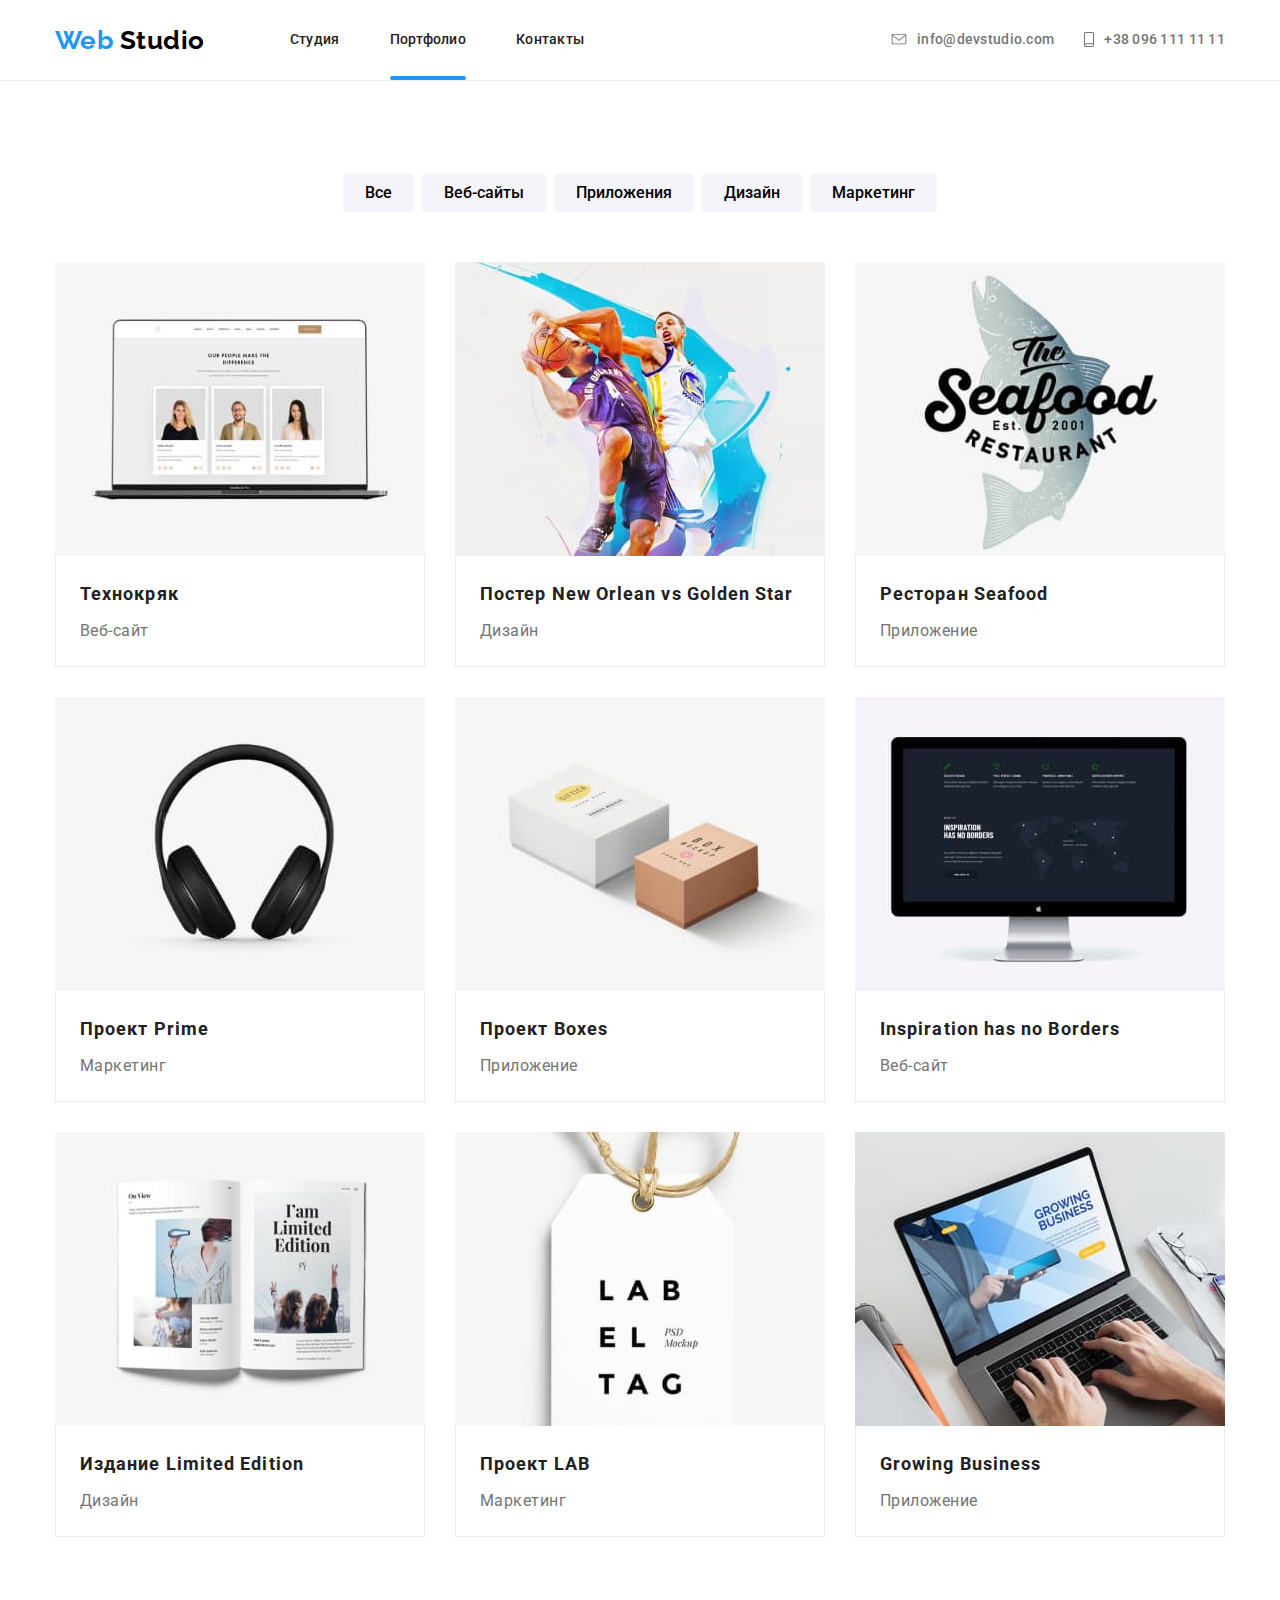
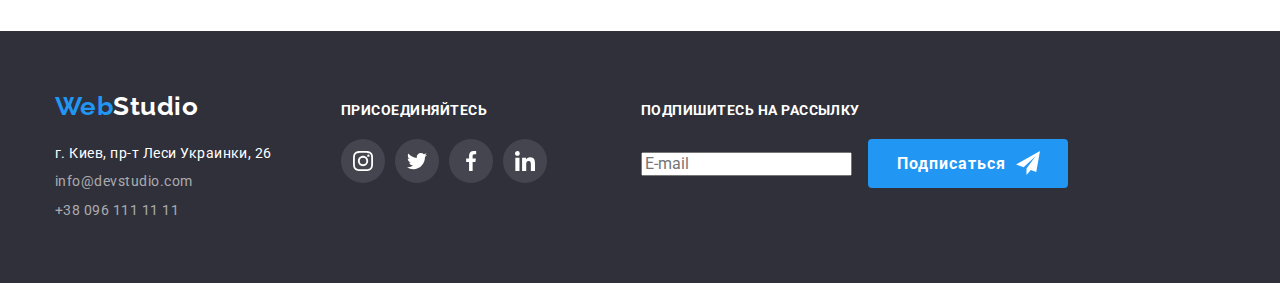
==== portfolio.html @ 715e2893 "новая разметка+БЭМ" ====
<!DOCTYPE html>
<html lang="ru">
  <head>
    <meta charset="UTF-8" />
    <meta name="viewport" content="width=device-width, initial-scale=1.0" />
    <title>Web Studio</title>
    <link
      href="https://fonts.googleapis.com/css2?family=Raleway:wght@700&family=Roboto:wght@400;500;700;900&display=swap"
      rel="stylesheet"
    />
    <link
      rel="stylesheet"
      href="https://cdnjs.cloudflare.com/ajax/libs/modern-normalize/0.7.0/modern-normalize.css"
    />
    <link rel="stylesheet" href="./css/styles.css" />
  </head>
  <body>
    <!-- Header -->
    <header class="page-header border-header">
      <div class="container page-header__container">
        <nav class="site-nav page-header__site-nav">
          <a class="site-nav__logo logo link" href="./index.html"
            >Web <span class="site-nav__logo-text">Studio</span></a
          >
          <ul class="site-nav__list list">
            <li class="site-nav__item">
              <a class="site-nav__link link" href="./index.html">Студия</a>
            </li>
            <li class="site-nav__item">
              <a class="site-nav__link link current" href="./portfolio.html"
                >Портфолио</a
              >
            </li>
            <li class="site-nav__item">
              <a class="site-nav__link link" href="#">Контакты</a>
            </li>
          </ul>
        </nav>
        <address class="page-header__address">
          <a class="page-header__contact link" href="mailto:info@devstudio.com">
            <svg class="page-header__icon" width="16" height="11">
              <use href="./images/sprite.svg#icon-mail"></use>
            </svg>
            info@devstudio.com</a
          >
          <a class="page-header__contact link" href="tel:+380961111111">
            <svg class="page-header__icon" width="10" height="15">
              <use href="./images/sprite.svg#icon-smartphone"></use>
            </svg>
            +38 096 111 11 11</a
          >
        </address>
      </div>
    </header>
    <!-- Main content -->
    <main>
      <!-- Section portfolio -->
      <section class="section projects projects--indent">
        <div class="container">
          <h1 class="visually-hidden">Наши проекты</h1>
          <!-- Buttons -->
          <ul class="section__list projects__buttons-list list">
            <li class="projects__item-btn">
              <button class="projects__btn">Все</button>
            </li>
            <li class="projects__item-btn">
              <button class="projects__btn">Веб-сайты</button>
            </li>
            <li class="projects__item-btn">
              <button class="projects__btn">Приложения</button>
            </li>
            <li class="projects__item-btn">
              <button class="projects__btn">Дизайн</button>
            </li>
            <li class="projects__item-btn">
              <button class="projects__btn">Маркетинг</button>
            </li>
          </ul>
          <!-- Projects -->
          <ul class="projects__list list">
            <li class="projects__item">
              <a class="projects__link link" href="#">
                <div class="overlay-container">
                  <img
                    class="projects__image"
                    src="./images/portfolio-page/techno-crack.jpg"
                    alt="Изображение веб-сайта на дисплее"
                    width="370"
                    height="294"
                  />
                  <div class="overlay">
                    <p class="overlay-text">
                      Технокряк это современная площадка распространения
                      коронавируса. Компании используют эту платформу для
                      цифрового шпионажа и атак на защищённые сервера
                      конкурентов.
                    </p>
                  </div>
                </div>
                <div class="projects__box">
                  <h2 class="projects__caption">Технокряк</h2>
                  <p class="projects__text">Веб-сайт</p>
                </div>
              </a>
            </li>
            <li class="projects__item">
              <a class="projects__link link" href="#">
                <div class="overlay-container">
                  <img
                    class="projects__image"
                    src="./images/portfolio-page/poster.jpg"
                    alt="Изображение постера"
                    width="370"
                    height="294"
                  />
                  <div class="overlay">
                    <p class="overlay-text">
                      Lorem ipsum dolor sit amet consectetur adipisicing elit.
                      Excepturi harum iste, necessitatibus error odio fuga illo
                      amet impedit beatae reiciendis.
                    </p>
                  </div>
                </div>
                <div class="projects__box">
                  <h2 class="projects__caption">
                    Постер New Orlean vs Golden Star
                  </h2>
                  <p class="projects__text">Дизайн</p>
                </div>
              </a>
            </li>
            <li class="projects__item">
              <a class="projects__link link" href="#">
                <div class="overlay-container">
                  <img
                    class="projects__image"
                    src="./images/portfolio-page/restaurant.jpg"
                    alt="Логотип ресторана"
                    width="370"
                    height="294"
                  />
                  <div class="overlay">
                    <p class="overlay-text">
                      Lorem ipsum dolor sit amet consectetur adipisicing elit.
                      Excepturi harum iste, necessitatibus error odio fuga illo
                      amet impedit beatae reiciendis.
                    </p>
                  </div>
                </div>
                <div class="projects__box">
                  <h2 class="projects__caption">Ресторан Seafood</h2>
                  <p class="projects__text">Приложение</p>
                </div>
              </a>
            </li>
            <li class="projects__item">
              <a class="projects__link link" href="#">
                <div class="overlay-container">
                  <img
                    class="projects__image"
                    src="./images/portfolio-page/project-prime.jpg"
                    alt="Изображение наушников"
                    width="370"
                    height="294"
                  />
                  <div class="overlay">
                    <p class="overlay-text">
                      Lorem ipsum dolor sit amet consectetur adipisicing elit.
                      Excepturi harum iste, necessitatibus error odio fuga illo
                      amet impedit beatae reiciendis.
                    </p>
                  </div>
                </div>
                <div class="projects__box">
                  <h2 class="projects__caption">Проект Prime</h2>
                  <p class="projects__text">Маркетинг</p>
                </div>
              </a>
            </li>
            <li class="projects__item">
              <a class="projects__link link" href="#">
                <div class="overlay-container">
                  <img
                    class="projects__image"
                    src="./images/portfolio-page/project-boxes.jpg"
                    alt="Изображение 2-х коробок"
                    width="370"
                    height="294"
                  />
                  <div class="overlay">
                    <p class="overlay-text">
                      Lorem ipsum dolor sit amet consectetur adipisicing elit.
                      Excepturi harum iste, necessitatibus error odio fuga illo
                      amet impedit beatae reiciendis.
                    </p>
                  </div>
                </div>
                <div class="projects__box">
                  <h2 class="projects__caption">Проект Boxes</h2>
                  <p class="projects__text">Приложение</p>
                </div>
              </a>
            </li>
            <li class="projects__item">
              <a class="projects__link link" href="#">
                <div class="overlay-container">
                  <img
                    class="projects__image"
                    src="./images/portfolio-page/inspiration.jpg"
                    alt="Изображение моноблока от Apple"
                    width="370"
                    height="294"
                  />
                  <div class="overlay">
                    <p class="overlay-text">
                      Lorem ipsum dolor sit amet consectetur adipisicing elit.
                      Excepturi harum iste, necessitatibus error odio fuga illo
                      amet impedit beatae reiciendis.
                    </p>
                  </div>
                </div>
                <div class="projects__box">
                  <h2 class="projects__caption">Inspiration has no Borders</h2>
                  <p class="projects__text">Веб-сайт</p>
                </div>
              </a>
            </li>
            <li class="projects__item">
              <a class="projects__link link" href="#">
                <div class="overlay-container">
                  <img
                    class="projects__image"
                    src="./images/portfolio-page/limited-edition.jpg"
                    alt="Изображение открытой книги"
                    width="370"
                    height="294"
                  />
                  <div class="overlay">
                    <p class="overlay-text">
                      Lorem ipsum dolor sit amet consectetur adipisicing elit.
                      Excepturi harum iste, necessitatibus error odio fuga illo
                      amet impedit beatae reiciendis.
                    </p>
                  </div>
                </div>
                <div class="projects__box">
                  <h2 class="projects__caption">Издание Limited Edition</h2>
                  <p class="projects__text">Дизайн</p>
                </div>
              </a>
            </li>
            <li class="projects__item">
              <a class="projects__link link" href="#">
                <div class="overlay-container">
                  <img
                    class="projects__image"
                    src="./images/portfolio-page/project-lab.jpg"
                    alt="Изображение фирменной бирки"
                    width="370"
                    height="294"
                  />
                  <div class="overlay">
                    <p class="overlay-text">
                      Lorem ipsum dolor sit amet consectetur adipisicing elit.
                      Excepturi harum iste, necessitatibus error odio fuga illo
                      amet impedit beatae reiciendis.
                    </p>
                  </div>
                </div>
                <div class="projects__box">
                  <h2 class="projects__caption">Проект LAB</h2>
                  <p class="projects__text">Маркетинг</p>
                </div>
              </a>
            </li>
            <li class="projects__item">
              <a class="projects__link link" href="#">
                <div class="overlay-container">
                  <img
                    class="projects__image"
                    src="./images/portfolio-page/growing-business.jpg"
                    alt="Изображение ноутбука с софтом"
                    width="370"
                    height="294"
                  />
                  <div class="overlay">
                    <p class="overlay-text">
                      Lorem ipsum dolor sit amet consectetur adipisicing elit.
                      Excepturi harum iste, necessitatibus error odio fuga illo
                      amet impedit beatae reiciendis.
                    </p>
                  </div>
                </div>
                <div class="projects__box">
                  <h2 class="projects__caption">Growing Business</h2>
                  <p class="projects__text">Приложение</p>
                </div>
              </a>
            </li>
          </ul>
        </div>
      </section>
    </main>
    <!-- Footer -->
    <footer class="page-footer">
      <!-- Contacts -->
      <div class="container page-footer__container">
        <div class="contacts page-footer__contacts">
          <a class="logo contacts__logo link" href="./index.html"
            >Web <span class="contacts__logo-text">Studio</span></a
          >
          <address class="contacts__address">
            <p class="contacts__text">г. Киев, пр-т Леси Украинки, 26</p>
            <a
              class="contacts__link contacts__link--indent link"
              href="mailto:info@devstudio.com"
              >info@devstudio.com</a
            ><br />
            <a class="contacts__link link" href="tel:+380961111111"
              >+38 096 111 11 11</a
            >
          </address>
        </div>
        <!-- join us -->
        <div class="social page-footer__social">
          <b class="social__join-us">присоединяйтесь</b>
          <ul class="social__list list">
            <li class="social__item">
              <a
                class="social__link link"
                href="#"
                aria-label="Ссылка на Инстаграм"
              >
                <svg class="social__icon" width="20" height="20">
                  <use href="./images/sprite.svg#icon-footer-instagram"></use>
                </svg>
              </a>
            </li>
            <li class="social__item">
              <a
                class="social__link link"
                href="#"
                aria-label="Ссылка на Твиттер"
              >
                <svg class="social__icon" width="20" height="20">
                  <use href="./images/sprite.svg#icon-footer-twitter"></use>
                </svg>
              </a>
            </li>
            <li class="social__item">
              <a
                class="social__link link"
                href="#"
                aria-label="Ссылка на Фейсбук"
              >
                <svg class="social__icon" width="20" height="20">
                  <use href="./images/sprite.svg#icon-footer-facebook"></use>
                </svg>
              </a>
            </li>
            <li class="social__item">
              <a
                class="social__link link"
                href="#"
                aria-label="Ссылка на Линкедин"
              >
                <svg class="social__icon" width="20" height="20">
                  <use href="./images/sprite.svg#icon-footer-linkedin"></use>
                </svg>
              </a>
            </li>
          </ul>
        </div>
        <!-- Subscribe -->
        <div class="subscription">
          <b class="subscription__text">Подпишитесь на рассылку</b>
          <form action="" method="POST">
            <input type="text" placeholder="E-mail" />
            <button class="subscription__button">
              Подписаться
              <svg class="subscription__icon" width="24" height="24">
                <use href="./images/sprite.svg#icon-footer-button"></use>
              </svg>
            </button>
          </form>
        </div>
      </div>
    </footer>
  </body>
</html>
---- css/styles.css ----
:root {
  --primary-text-color: #757575;
  --secondary-text-color: #ffffff;
  --accent-color: #2196f3;
  --title-text-color: #212121;
  --timimng-fuction-bezier: cubic-bezier(0.4, 0, 0.2, 1);
}

html {
  box-sizing: border-box;
}

*,
*::after,
*::before {
  box-sizing: inherit;
}

body {
  font-family: Roboto, sans-serif;
  letter-spacing: 0.03em;
  color: var(--primary-text-color);

  background-color: #ffffff;
}

/* Utility-classes */

.visually-hidden {
  position: absolute;
  width: 1px;
  height: 1px;
  margin: -1px;
  border: 0;
  padding: 0;

  white-space: nowrap;
  clip-path: inset(100%);
  clip: rect(0 0 0 0);
  overflow: hidden;
}

.link {
  display: block;

  color: inherit;
  text-decoration: none;
}

.list {
  margin: 0;
  padding: 0;

  list-style: none;
}

.current::after {
  content: '';
  position: absolute;
  bottom: 0;

  display: block;
  width: 100%;
  height: 4px;

  background-color: var(--accent-color);
  border-radius: 2px;
}

.border-header {
  border-bottom: 1px solid #ececec;
}

.container {
  width: 1200px;
  padding-left: 15px;
  padding-right: 15px;
  margin: 0 auto;
}

/* Header */

.page-header {
}

.page-header__container {
  display: flex;
  align-items: center;
}

.page-header__site-nav {
  display: flex;
  align-items: center;
}

.site-nav__logo {
  margin-right: 85px;
}

.logo {
  font-family: Raleway, sans-serif;
  font-weight: 700;
  font-size: 26px;
  line-height: 1.19;
  color: var(--accent-color);
}

.site-nav__logo-text {
  color: #000000;
}

.site-nav__list {
  display: flex;
  align-items: center;
}

.site-nav__item:not(:last-child) {
  margin-right: 50px;
}

.site-nav__link {
  position: relative;

  padding-top: 32px;
  padding-bottom: 32px;

  font-weight: 500;
  font-size: 14px;
  line-height: 1.14;
  letter-spacing: 0.02em;
  color: var(--title-text-color);

  transition: color 250ms var(--timimng-fuction-bezier);
}

.site-nav__link:hover,
.site-nav__link:focus {
  color: var(--accent-color);
}

.page-header__address {
  display: flex;
  margin-left: auto;
}

.page-header__contact {
  display: flex;
  align-items: center;

  font-style: normal;
  font-weight: 500;
  font-size: 14px;
  line-height: 1.14;
  letter-spacing: 0.02em;
  color: var(--primary-text-color);

  transition: color 250ms var(--timimng-fuction-bezier);
}

.page-header__contact:first-child {
  margin-right: 30px;
}

.page-header__icon {
  margin-right: 10px;

  fill: currentColor;
  transition: fill 250ms var(--timimng-fuction-bezier);
}

.page-header__contact:hover,
.page-header__contact:focus {
  color: var(--accent-color);
}

.page-header__contact:hover .page-header__icon,
.page-header__contact:focus .page-header__icon {
  fill: var(--accent-color);
}

/* Main */

.section {
  padding-bottom: 94px;
}

.section__list {
  display: flex;
}

.section__item:not(:last-child) {
  margin-right: 30px;
}

.section__title {
  margin: 0;
  margin-bottom: 50px;
  padding: 0;

  font-weight: 700;
  font-size: 36px;
  line-height: 1.16;
  text-align: center;
  color: var(--title-text-color);
}

/* Hero block */

.hero-section {
  padding-top: 200px;
  padding-bottom: 280px;
  height: 600px;

  text-align: center;

  background-color: var(--primary-text-color);
  background-image: linear-gradient(
      rgba(47, 48, 58, 0.8),
      rgba(47, 48, 58, 0.8)
    ),
    url('/images/main-page/hero-image.jpg');
  background-size: cover;
  background-repeat: no-repeat;
  background-position: center;
}

.hero-section__title {
  margin: 0;
  margin-bottom: 30px;

  font-weight: 900;
  font-size: 44px;
  line-height: 1.36;
  letter-spacing: 0.06em;
  text-transform: uppercase;
  color: var(--secondary-text-color);
}

.hero-section__button {
  padding: 10px 32px;

  font-weight: 700;
  font-size: 16px;
  line-height: 1.87;
  letter-spacing: 0.06em;
  color: var(--secondary-text-color);

  background-color: var(--accent-color);
  border-radius: 4px;
  border: none;

  cursor: pointer;
  transition: background-color 250ms var(--timimng-fuction-bezier),
    box-shadow 250ms var(--timimng-fuction-bezier);
}

.hero-section__button:hover,
.hero-section__button:focus {
  background-color: #188ce8;
  box-shadow: 0px 4px 4px rgba(0, 0, 0, 0.15);
}

/* Our advantages */

.advantages {
}

.advantages--indent-top {
  padding-top: 94px;
}

.advantages__box {
  display: flex;
  justify-content: center;
  align-items: center;
  margin-bottom: 30px;
  width: 270px;
  height: 120px;

  background-color: #f5f4fa;
  border-radius: 4px;
}

.advantages__title {
  margin: 0;
  margin-bottom: 10px;
  padding: 0;

  font-weight: 700;
  font-size: 14px;
  line-height: 1.14;
  text-transform: uppercase;
  color: var(--title-text-color);
}

.advantages__text {
  margin: 0;
  padding: 0;

  font-weight: 400;
  font-size: 14px;
  line-height: 1.71;
  color: var(--primary-text-color);
}

/* Our works */

.works__box {
  position: relative;
  bottom: 0;
}

.works__image {
  display: block;
}

.works__text {
  position: absolute;
  bottom: 0;

  margin: 0;
  width: 100%;
  padding-top: 27px;
  padding-bottom: 27px;

  font-weight: 700;
  font-size: 14px;
  line-height: 1.14;
  text-align: center;
  text-transform: uppercase;
  color: #ffffff;

  background-color: rgba(47, 48, 58, 0.8);
}

/* Our team */

.team {
  padding-top: 94px;

  background-color: #f5f4fa;
}

.team__item {
  box-shadow: 0px 1px 3px rgba(0, 0, 0, 0.12), 0px 1px 1px rgba(0, 0, 0, 0.14),
    0px 2px 1px rgba(0, 0, 0, 0.2);
  border-radius: 0px 0px 4px 4px;
}

.team__image {
  display: block;
  margin-bottom: 30px;
}

.team__teammate-name {
  margin: 0;
  padding: 0;
  margin-bottom: 10px;

  font-weight: 500;
  font-size: 16px;
  line-height: 1.18;
  text-align: center;
  color: var(--title-text-color);
}

.team__teammate-position {
  margin: 0;
  padding: 0;
  margin-bottom: 16px;

  font-weight: 400;
  font-size: 16px;
  line-height: 1.18;
  text-align: center;
  color: var(--primary-text-color);
}

.team__list {
  display: flex;
  justify-content: center;
  padding-bottom: 24px;
}

.team__link {
  display: flex;
  padding: 12px;

  border-radius: 50%;

  transition: background-color 250ms var(--timimng-fuction-bezier);
}

.team__social-item:not(:last-child) {
  margin-right: 10px;
}

.team__link:hover,
.team__link:focus {
  background-color: var(--accent-color);
}

.team__link-icon {
  fill: #afb1b8;
  transition: fill 250ms var(--timimng-fuction-bezier);
}

.team__link:hover .team__link-icon,
.team__link:focus .team__link-icon {
  fill: var(--secondary-text-color);
}

/* Regular customers */

.customer {
  padding-top: 94px;
}

.customer__item {
  width: 170px;
  height: 90px;

  transition: border-color 250ms var(--timimng-fuction-bezier);
}

.customer__link {
  display: flex;
  justify-content: center;
  align-items: center;
  width: 100%;
  height: 100%;

  border: 1px solid #afb1b8;
  border-radius: 4px;
}

.customer__icon {
  fill: #afb1b8;

  transition: fill 250ms var(--timimng-fuction-bezier);
}

.customer__link:hover,
.customer__link:focus {
  border-color: var(--accent-color);
}

.customer__link:hover .customer__icon,
.customer__link:focus .customer__icon {
  fill: var(--accent-color);
}

/* Footer */

/* Contacts */

.page-footer {
  padding-top: 60px;
  padding-bottom: 60px;

  background-color: #2f303a;
}

.page-footer__container {
  display: flex;
  align-items: baseline;
}

.contacts {
}
/* Temporary */
.page-footer__contacts {
  margin-right: 69px;
}
/* ------------------------------ */

.contacts__logo {
  display: inline-flex;
  margin-bottom: 20px;
}

.contacts__logo-text {
  color: var(--secondary-text-color);
}

.contacts__address {
  font-style: normal;
}

.contacts__text {
  margin: 0;
  margin-bottom: 5px;
  padding: 0;

  font-weight: 400;
  font-size: 14px;
  line-height: 1.71;
  color: #ffffff;
}

.contacts__link {
  display: inline-flex;

  font-weight: 400;
  font-size: 14px;
  line-height: 1.71;
  color: rgba(255, 255, 255, 0.6);

  transition: color 250ms var(--timimng-fuction-bezier);
}

.contacts__link--indent {
  margin-bottom: 5px;
}

.contacts__link:hover,
.contacts__link:focus {
  color: var(--accent-color);
}

/* Join us */

.social {
}

.social__join-us {
  font-weight: 700;
  font-size: 14px;
  line-height: 1.14;
  text-transform: uppercase;
  color: var(--secondary-text-color);
}

/* Temporary */
.page-footer__social {
  margin-right: 94px;
}
/* ---------------------------------- */

.social__list {
  display: flex;
  margin-top: 20px;
}

.social__item:not(:last-child) {
  margin-right: 10px;
}

.social__link {
  display: flex;
  padding: 12px;

  background-color: rgba(255, 255, 255, 0.1);
  border-radius: 50%;
  transition: background-color 250ms var(--timimng-fuction-bezier);
}

.social__icon {
  fill: var(--secondary-text-color);
}

.social__link:hover,
.social__link:focus {
  background-color: var(--accent-color);
}

/* Subscribe */

.subscription {
}

.subscription__text {
  display: inline-block;
  margin-bottom: 20px;

  font-weight: 700;
  font-size: 14px;
  line-height: 1.14;
  text-transform: uppercase;
  color: var(--secondary-text-color);
}

.subscription__button {
  display: inline-flex;
  justify-content: center;
  align-items: center;
  margin-left: 12px;
  padding-top: 10px;
  padding-bottom: 10px;
  padding-left: 29px;
  padding-right: 28px;

  font-weight: 700;
  font-size: 16px;
  line-height: 1.87;
  letter-spacing: 0.06em;
  color: var(--secondary-text-color);

  border: none;
  border-radius: 4px;
  background-color: var(--accent-color);

  transition: background-color 250ms var(--timimng-fuction-bezier),
    box-shadow 250ms var(--timimng-fuction-bezier);
  cursor: pointer;
}

.subscription__button:hover,
.subscription__button:focus {
  background-color: #188ce8;
  box-shadow: 0px 4px 4px rgba(0, 0, 0, 0.15);
}

.subscription__icon {
  margin-left: 10px;

  fill: var(--secondary-text-color);
}

/* Portfolio */

/* Projects */

.projects {
}

.projects--indent {
  padding-top: 93px;
}

.projects__buttons-list {
  justify-content: center;
  margin-bottom: 50px;
}

.projects__item-btn:not(:last-child) {
  margin-right: 8px;
}

.projects__btn {
  padding: 6px 22px;

  font-weight: 500;
  font-size: 16px;
  line-height: 1.62;

  background-color: #f5f4fa;
  border: none;
  border-radius: 4px;

  transition: color 250ms var(--timimng-fuction-bezier),
    background-color 250ms var(--timimng-fuction-bezier),
    box-shadow 250ms var(--timimng-fuction-bezier);

  cursor: pointer;
}

.projects__btn:hover,
.projects__btn:focus {
  color: var(--secondary-text-color);

  background-color: #2196f3;
  box-shadow: 0px 3px 1px rgba(0, 0, 0, 0.1), 0px 1px 2px rgba(0, 0, 0, 0.08),
    0px 2px 2px rgba(0, 0, 0, 0.12);
}

/* Projects */

.projects__list {
  display: flex;
  flex-wrap: wrap;
}

.projects__item {
  width: calc((100% - 60px) / 3);
}

.projects__item:not(:nth-child(3n)) {
  margin-right: 30px;
}

.projects__item:not(:nth-last-child(-n + 3)) {
  margin-bottom: 30px;
}

.projects__link {
  transition: box-shadow 250ms var(--timimng-fuction-bezier);
}

.projects__link:hover,
.projects__link:focus {
  box-shadow: 0px 1px 1px rgba(0, 0, 0, 0.12), 0px 4px 4px rgba(0, 0, 0, 0.06),
    1px 4px 6px rgba(0, 0, 0, 0.16);
}

.projects__image {
  display: block;
}

.overlay-container {
  position: relative;
  overflow: hidden;
}

.overlay {
  position: absolute;
  top: 0;
  left: 0;
  transform: translateY(100%);

  width: 100%;
  height: calc(100% + 1px);

  background-color: rgba(33, 150, 243, 0.9);

  transition: transform 250ms var(--timimng-fuction-bezier);
}

.overlay-text {
  margin: 0;
  padding: 63px 24px;

  font-weight: 400;
  font-size: 18px;
  line-height: 1.55;
  color: var(--secondary-text-color);
}

.projects__link:hover .overlay,
.projects__link:focus .overlay {
  transform: translateY(0);
}

.projects__box {
  padding: 20px 24px;

  border-left: 1px solid #eeeeee;
  border-right: 1px solid #eeeeee;
  border-bottom: 1px solid #eeeeee;
}

.projects__caption {
  margin: 0;
  margin-bottom: 4px;
  padding: 0;

  font-weight: 700;
  font-size: 18px;
  line-height: 2;
  letter-spacing: 0.06em;
  color: var(--title-text-color);
}

.projects__text {
  margin: 0;
  padding: 0;

  font-weight: 400;
  font-size: 16px;
  line-height: 1.87;
  color: var(--primary-text-color);
}
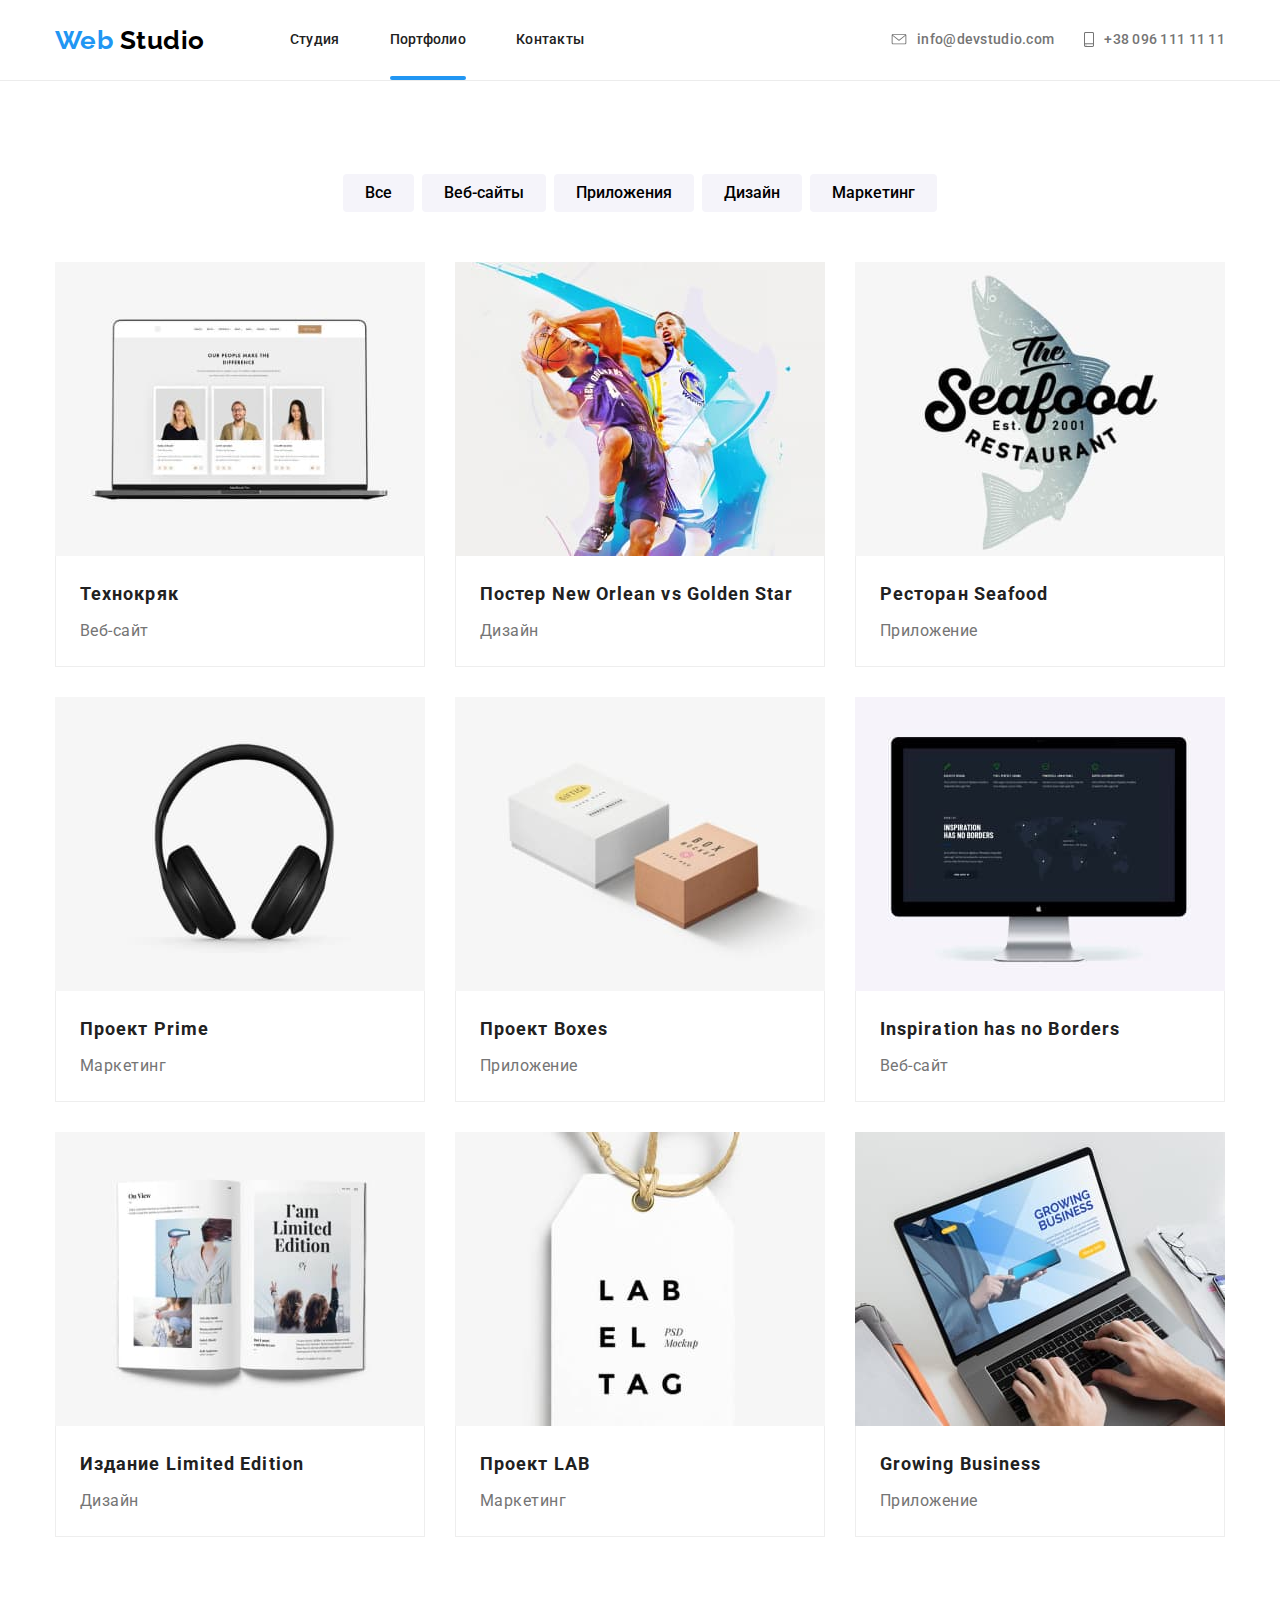
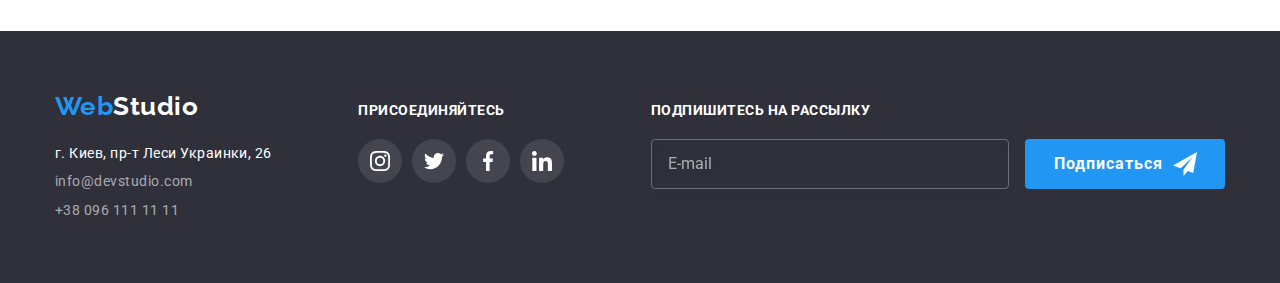
==== commit 950b94eb: "update" ====
--- a/portfolio.html
+++ b/portfolio.html
@@ -374,9 +374,14 @@
         <!-- Subscribe -->
         <div class="subscription">
           <b class="subscription__text">Подпишитесь на рассылку</b>
-          <form action="" method="POST">
-            <input type="text" placeholder="E-mail" />
-            <button class="subscription__button">
+          <form class="footer-form" autocomplete="off">
+            <input
+              class="footer-foorm__mail"
+              type="email"
+              name="email"
+              placeholder="E-mail"
+            />
+            <button type="submit" class="subscription__button">
               Подписаться
               <svg class="subscription__icon" width="24" height="24">
                 <use href="./images/sprite.svg#icon-footer-button"></use>
--- a/css/styles.css
+++ b/css/styles.css
@@ -218,7 +218,7 @@
       rgba(47, 48, 58, 0.8),
       rgba(47, 48, 58, 0.8)
     ),
-    url('/images/main-page/hero-image.jpg');
+    url('../images/main-page/hero-image.jpg');
   background-size: cover;
   background-repeat: no-repeat;
   background-position: center;
@@ -464,15 +464,11 @@
 .page-footer__container {
   display: flex;
   align-items: baseline;
+  justify-content: space-between;
 }
 
 .contacts {
 }
-/* Temporary */
-.page-footer__contacts {
-  margin-right: 69px;
-}
-/* ------------------------------ */
 
 .contacts__logo {
   display: inline-flex;
@@ -530,12 +526,6 @@
   text-transform: uppercase;
   color: var(--secondary-text-color);
 }
-
-/* Temporary */
-.page-footer__social {
-  margin-right: 94px;
-}
-/* ---------------------------------- */
 
 .social__list {
   display: flex;
@@ -760,3 +750,254 @@
   line-height: 1.87;
   color: var(--primary-text-color);
 }
+
+.footer-foorm__mail {
+  width: 358px;
+  height: 50px;
+  padding-top: 15px;
+  padding-left: 16px;
+  padding-bottom: 15px;
+
+  color: var(--secondary-text-color);
+
+  border: 1px solid rgba(255, 255, 255, 0.3);
+  box-sizing: border-box;
+  filter: drop-shadow(0px 4px 4px rgba(0, 0, 0, 0.15));
+  border-radius: 4px;
+  background-color: transparent;
+}
+
+.footer-foorm__mail::placeholder {
+  font-weight: 400;
+  font-size: 16px;
+  line-height: 1.25;
+  color: rgba(255, 255, 255, 0.6);
+}
+
+/* Modal window */
+
+/* Forms*/
+
+.backdrop {
+  position: fixed;
+  left: 0;
+  top: 0;
+
+  width: 100%;
+  height: 100%;
+
+  background-color: rgba(0, 0, 0, 0.2);
+}
+
+.form {
+  position: absolute;
+  top: 50%;
+  left: 50%;
+  transform: translate(-50%, -50%);
+
+  width: 528px;
+  padding: 40px;
+
+  text-align: center;
+  background-color: #ffffff;
+  box-shadow: 0px 1px 3px rgba(0, 0, 0, 0.12), 0px 1px 1px rgba(0, 0, 0, 0.14),
+    0px 2px 1px rgba(0, 0, 0, 0.2);
+  border-radius: 4px;
+}
+
+.form__btn-close {
+  position: absolute;
+  top: 8px;
+  right: 8px;
+
+  display: flex;
+  align-items: center;
+  justify-content: center;
+  width: 30px;
+  height: 30px;
+
+  background-color: #ffffff;
+  border: 1px solid rgba(0, 0, 0, 0.1);
+  border-radius: 50%;
+
+  transition: color 250ms var(--timimng-fuction-bezier);
+  cursor: pointer;
+}
+
+.form__btn-close:hover .form__btn-icon,
+.form__btn-close:focus .form__btn-icon {
+  fill: var(--accent-color);
+}
+
+.form__sub-text {
+  display: inline-block;
+  margin-bottom: 30px;
+
+  font-weight: 700;
+  font-size: 20px;
+  line-height: 1.15;
+  color: var(--title-text-color);
+}
+
+.form__field {
+  position: relative;
+
+  display: block;
+  margin-bottom: 28px;
+}
+
+.form__field:focus-within .form__description-input,
+.form__input:not(:placeholder-shown) + .form__description-input,
+.form__field-textarea:focus-within .form__description-textarea,
+.form__textarea:not(:placeholder-shown) + .form__description-textarea,
+.form__link {
+  color: var(--accent-color);
+}
+
+.form__input {
+  width: 100%;
+  height: 40px;
+  padding-left: 42px;
+
+  border: 1px solid rgba(33, 33, 33, 0.2);
+  border-radius: 4px;
+
+  transition: border-color 250ms var(--timimng-fuction-bezier);
+}
+
+.form__input:focus,
+.form__input:not(:placeholder-shown) {
+  border-color: var(--accent-color);
+  outline: none;
+}
+
+.form__description-input {
+  position: absolute;
+  top: 12px;
+  left: 42px;
+
+  transition: color 250ms var(--timimng-fuction-bezier),
+    top 250ms var(--timimng-fuction-bezier),
+    left 250ms var(--timimng-fuction-bezier);
+}
+
+.form__field:focus-within .form__description-input,
+.form__field-textarea:focus-within .form__description-textarea,
+.form__input:not(:placeholder-shown) + .form__description-input,
+.form__textarea:not(:placeholder-shown) + .form__description-textarea {
+  top: -23px;
+  left: 16px;
+}
+
+.form__icon {
+  position: absolute;
+  top: 11px;
+  left: 16px;
+
+  transition: fill 250ms var(--timimng-fuction-bezier);
+}
+
+.form__field:focus-within .form__icon,
+.form__input:not(:placeholder-shown) ~ .form__icon {
+  fill: var(--accent-color);
+}
+
+.form__field-textarea {
+  position: relative;
+
+  display: block;
+  margin-bottom: 20px;
+}
+
+.form__textarea {
+  width: 100%;
+  height: 120px;
+  padding: 12px 16px;
+
+  border: 1px solid rgba(33, 33, 33, 0.2);
+  border-radius: 4px;
+
+  resize: none;
+}
+
+.form__textarea:focus,
+.form__textarea:not(:placeholder-shown) {
+  border-color: var(--accent-color);
+  outline: none;
+}
+
+.form__description-textarea {
+  position: absolute;
+  top: 12px;
+  left: 16px;
+
+  transition: top 250ms var(--timimng-fuction-bezier),
+    left 250ms var(--timimng-fuction-bezier);
+}
+
+.form__field-checkbox {
+  display: flex;
+  align-items: center;
+  justify-content: center;
+  margin-bottom: 30px;
+
+  cursor: pointer;
+}
+
+.form__box-icon {
+  display: block;
+  width: 16px;
+  height: 15px;
+  margin-right: 8px;
+
+  border-radius: 2px;
+}
+
+.form__checkbox-icon {
+  margin-right: 8px;
+
+  border: 2px solid var(--title-text-color);
+  border-radius: 2px;
+}
+
+.form__checkbox:checked + .form__box-icon {
+  background-color: var(--accent-color);
+}
+
+.form__checkbox:checked + .form__box-icon .form__checkbox-icon {
+  border: none;
+}
+
+.form__text-policy {
+  font-weight: 400;
+  font-size: 14px;
+  line-height: 1.71;
+  color: var(--primary-text-color);
+}
+
+.form__btn-submit {
+  padding: 10px 55px;
+
+  font-weight: 700;
+  font-size: 16px;
+  line-height: 1.87;
+  letter-spacing: 0.06em;
+  color: #ffffff;
+
+  background-color: var(--accent-color);
+  border: none;
+  border-radius: 4px;
+}
+
+.form__btn-submit:hover,
+.form__btn-submit:focus {
+  background-color: #188ce8;
+  box-shadow: 0px 4px 4px rgba(0, 0, 0, 0.15);
+  cursor: pointer;
+}
+
+.is-hidden {
+  opacity: 0;
+  visibility: hidden;
+  pointer-events: none;
+}
